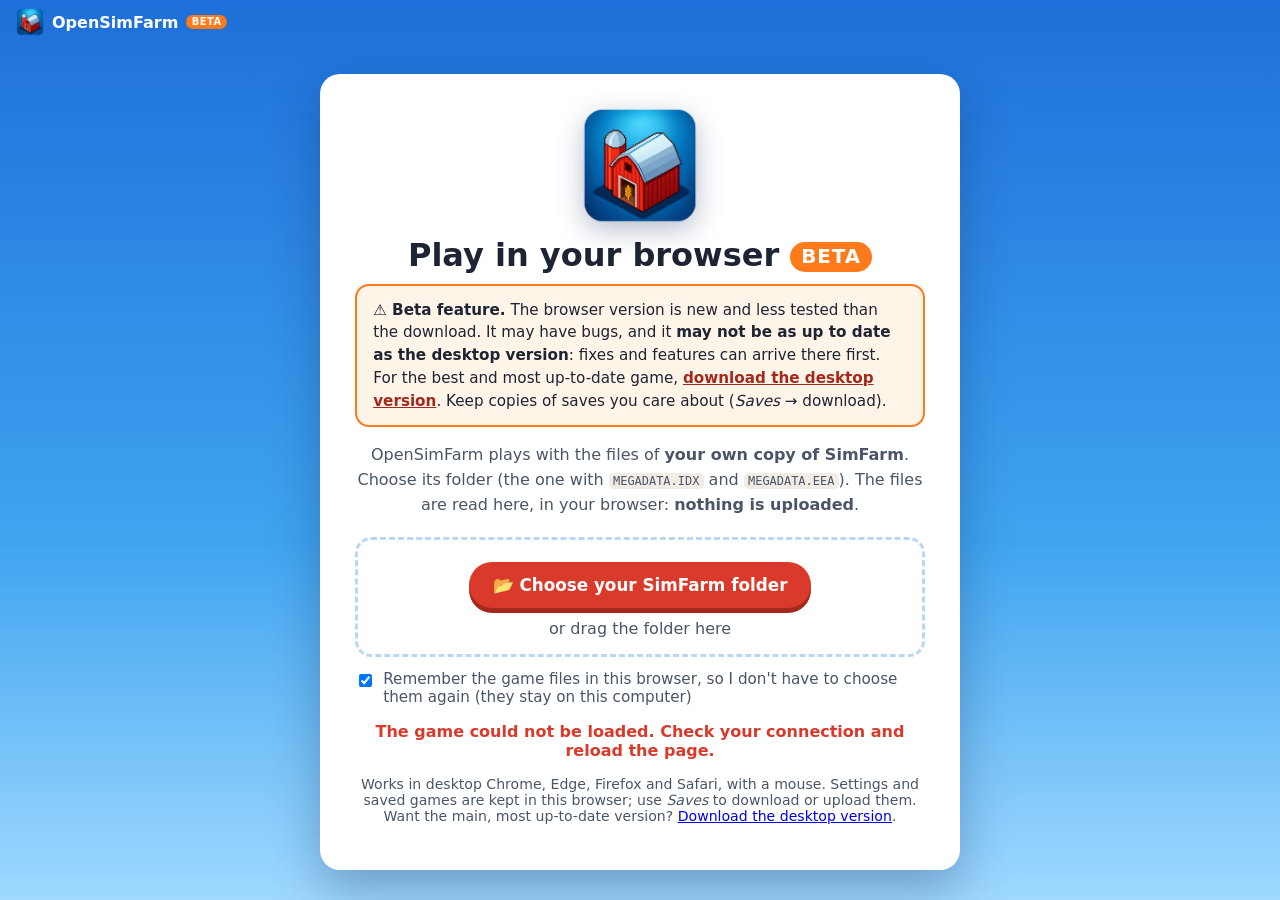
==== site/play/index.html @ 609d2a33 "Add a browser version (beta) on the project site The engine builds to WebAssembly with Emscripten (e" ====
<!DOCTYPE html>
<html lang="en">
<head>
<meta charset="utf-8">
<meta name="viewport" content="width=device-width, initial-scale=1">
<title>Play OpenSimFarm in your browser (beta)</title>
<meta name="description" content="Beta: play OpenSimFarm in your browser with the files of your own copy of SimFarm. Nothing is uploaded: the game runs on your computer.">
<link rel="icon" type="image/png" href="../assets/favicon.png">
<link rel="stylesheet" href="play.css">
</head>
<body>
<header class="bar">
  <a class="brand" href="../"><img src="../assets/favicon.png" alt="" width="28" height="28"> OpenSimFarm <span class="beta-tag" title="The browser version is a beta: it may have bugs and may lag behind the desktop download">beta</span></a>
  <div class="tools" id="tools" hidden>
    <button class="tbtn" id="btn-full" title="Full screen">⛶ Full screen</button>
    <button class="tbtn" id="btn-saves" title="Your saved games">💾 Saves</button>
  </div>
</header>

<main id="setup" class="setup">
  <div class="card">
    <img class="logo" src="../assets/icon.png" alt="" width="120" height="120">
    <h1>Play in your browser <span class="beta-tag">beta</span></h1>
    <div class="beta-warn" role="note">
      <strong>⚠ Beta feature.</strong> The browser version is new and less tested than the download. It may have bugs, and it <strong>may not be as up to date as the desktop version</strong>: fixes and features can arrive there first. For the best and most up-to-date game, <a href="../#install">download the desktop version</a>. Keep copies of saves you care about (<em>Saves</em> → download).
    </div>
    <p class="intro">OpenSimFarm plays with the files of <strong>your own copy of SimFarm</strong>. Choose its folder (the one with <code>MEGADATA.IDX</code> and <code>MEGADATA.EEA</code>). The files are read here, in your browser: <strong>nothing is uploaded</strong>.</p>

    <div id="stored" class="stored" hidden>
      <p>✅ Your SimFarm files are already kept in this browser.</p>
      <button class="btn primary" id="btn-play-stored">▶ Play</button>
      <button class="btn link" id="btn-forget">Forget them</button>
    </div>

    <div id="drop" class="drop">
      <button class="btn primary" id="btn-pick">📂 Choose your SimFarm folder</button>
      <input type="file" id="pick-input" webkitdirectory directory multiple hidden>
      <p class="or">or drag the folder here</p>
    </div>
    <label class="remember"><input type="checkbox" id="remember" checked> Remember the game files in this browser, so I don't have to choose them again (they stay on this computer)</label>
    <p id="status" class="status" role="status" aria-live="polite"></p>
    <p class="small">Works in desktop Chrome, Edge, Firefox and Safari, with a mouse. Settings and saved games are kept in this browser; use <em>Saves</em> to download or upload them. Want the main, most up-to-date version? <a href="../#install">Download the desktop version</a>.</p>
  </div>
</main>

<div id="game" class="game" hidden>
  <canvas id="canvas" tabindex="-1" oncontextmenu="event.preventDefault()"></canvas>
  <div id="loading" class="loading">Starting OpenSimFarm…</div>
</div>

<div id="ended" class="ended" hidden>
  <div class="card">
    <h2>The game was closed</h2>
    <p class="small">Thanks for trying the beta. Found a problem? <a href="https://github.com/alissonkn/opensimfarm/issues">Report it on GitHub</a>.</p>
    <p>Your settings and saved games are kept in this browser.</p>
    <button class="btn primary" onclick="location.reload()">▶ Play again</button>
    <p><a href="../">Back to the OpenSimFarm page</a></p>
  </div>
</div>

<div id="saves" class="modal" hidden>
  <div class="card">
    <button class="close" id="saves-close" aria-label="Close">×</button>
    <h2>Your saved games</h2>
    <p class="small">Saved with <em>File → Save</em> in the game. Download them to keep a copy or to use them in the desktop version; upload a save (<code>.SFM</code>) to open it with <em>File → Load</em>.</p>
    <ul id="save-list" class="save-list"></ul>
    <label class="btn secondary">⬆ Upload a save<input type="file" id="upload" accept=".sfm,.SFM" multiple hidden></label>
  </div>
</div>

<script src="play.js"></script>
</body>
</html>
---- site/play/play.css ----
/* OpenSimFarm in the browser: setup card, game canvas, saves */
:root { --sky: #1e6fd9; --sky2: #3fa4f0; --barn: #d93a2b; --barn-dark: #a5281d; --grass: #4caf50; --ink: #1d2433; --soft: #4a5568;
  --font: system-ui, -apple-system, "Segoe UI", Roboto, Ubuntu, "Noto Sans", sans-serif; }
* { box-sizing: border-box; }
html, body { margin: 0; height: 100%; }
body { font-family: var(--font); color: var(--ink); background: linear-gradient(180deg, var(--sky), var(--sky2) 60%, #9fd9ff);
  display: flex; flex-direction: column; min-height: 100vh; }
code { background: #f1ede4; padding: .1em .35em; border-radius: 5px; font-size: .92em; }
.bar { display: flex; align-items: center; justify-content: space-between; padding: .5rem 1rem; color: #fff; flex: none; }
.brand { display: flex; align-items: center; gap: .5rem; color: #fff; font-weight: 800; text-decoration: none; }
.brand img { border-radius: 6px; }
.tools { display: flex; gap: .5rem; }
.tbtn { font: inherit; font-weight: 700; color: #fff; background: rgba(255,255,255,.18); border: 1px solid rgba(255,255,255,.5);
  border-radius: 999px; padding: .35rem .9rem; cursor: pointer; }
.tbtn:hover { background: rgba(255,255,255,.3); }

.setup, .ended { flex: 1; display: grid; place-items: center; padding: 1rem; }
.card { position: relative; background: #fff; border-radius: 20px; padding: 2rem 2.2rem; max-width: 640px; width: 100%;
  box-shadow: 0 20px 50px rgba(10, 30, 80, .3); text-align: center; }
.logo { filter: drop-shadow(0 8px 14px rgba(10,30,80,.3)); }
h1 { margin: .4rem 0 .6rem; font-size: 2rem; }
.intro { color: var(--soft); line-height: 1.55; }
.btn { font: inherit; font-weight: 800; font-size: 1.05rem; border: none; cursor: pointer; border-radius: 999px; padding: .8rem 1.5rem;
  display: inline-block; }
.btn.primary { background: var(--barn); color: #fff; box-shadow: 0 5px 0 var(--barn-dark); }
.btn.primary:hover { filter: brightness(1.06); }
.btn.primary:active { transform: translateY(3px); box-shadow: 0 2px 0 var(--barn-dark); }
.btn.secondary { background: #eef6ff; color: var(--sky); }
.btn.link { background: none; color: var(--soft); text-decoration: underline; font-weight: 600; font-size: .95rem; }
.drop { border: 3px dashed #b9d6f2; border-radius: 16px; padding: 1.4rem 1rem 1rem; margin: 1.2rem 0 .8rem; transition: background .15s, border-color .15s; }
.drop.over { background: #eef7ff; border-color: var(--sky2); }
.or { color: var(--soft); margin: .7rem 0 0; }
.stored { background: #edf8ea; border-radius: 16px; padding: 1rem; margin: 1rem 0 0; }
.stored p { margin: 0 0 .7rem; font-weight: 700; }
.remember { display: flex; gap: .5rem; align-items: flex-start; text-align: left; color: var(--soft); font-size: .95rem; }
.remember input { margin-top: .25rem; }
.status { min-height: 1.4em; font-weight: 700; }
.status.error { color: var(--barn); }
.small { font-size: .88rem; color: var(--soft); }

.game { flex: 1; position: relative; display: flex; align-items: center; justify-content: center; background: #181818; overflow: hidden; }
#canvas { display: block; outline: none; width: 100%; height: 100%; }
.loading { position: absolute; color: #fff; font-weight: 700; }

.modal { position: fixed; inset: 0; background: rgba(10, 20, 35, .7); display: grid; place-items: center; z-index: 10; padding: 1rem; }
.modal[hidden], [hidden] { display: none !important; }
.close { position: absolute; top: .6rem; right: .9rem; border: none; background: none; font-size: 2rem; cursor: pointer; color: var(--soft); }
.save-list { list-style: none; padding: 0; margin: 1rem 0; text-align: left; max-height: 50vh; overflow: auto; }
.save-list li { display: flex; justify-content: space-between; align-items: center; padding: .55rem .8rem; border-radius: 10px; }
.save-list li:nth-child(odd) { background: #f6f3ec; }
.save-list a { font-weight: 700; color: var(--sky); }
.save-list .empty { color: var(--soft); justify-content: center; }

.beta-tag { display: inline-block; font-size: .62em; font-weight: 800; text-transform: uppercase; letter-spacing: .05em; line-height: 1;
  padding: .25em .55em; border-radius: 999px; background: #ff7a1a; color: #fff; vertical-align: middle; }
.beta-warn { text-align: left; background: #fff4e8; border: 2px solid #ff7a1a; border-radius: 14px; padding: .8rem 1rem; margin: .4rem 0 1rem;
  line-height: 1.5; font-size: .95rem; }
.beta-warn a { color: var(--barn-dark); font-weight: 700; }
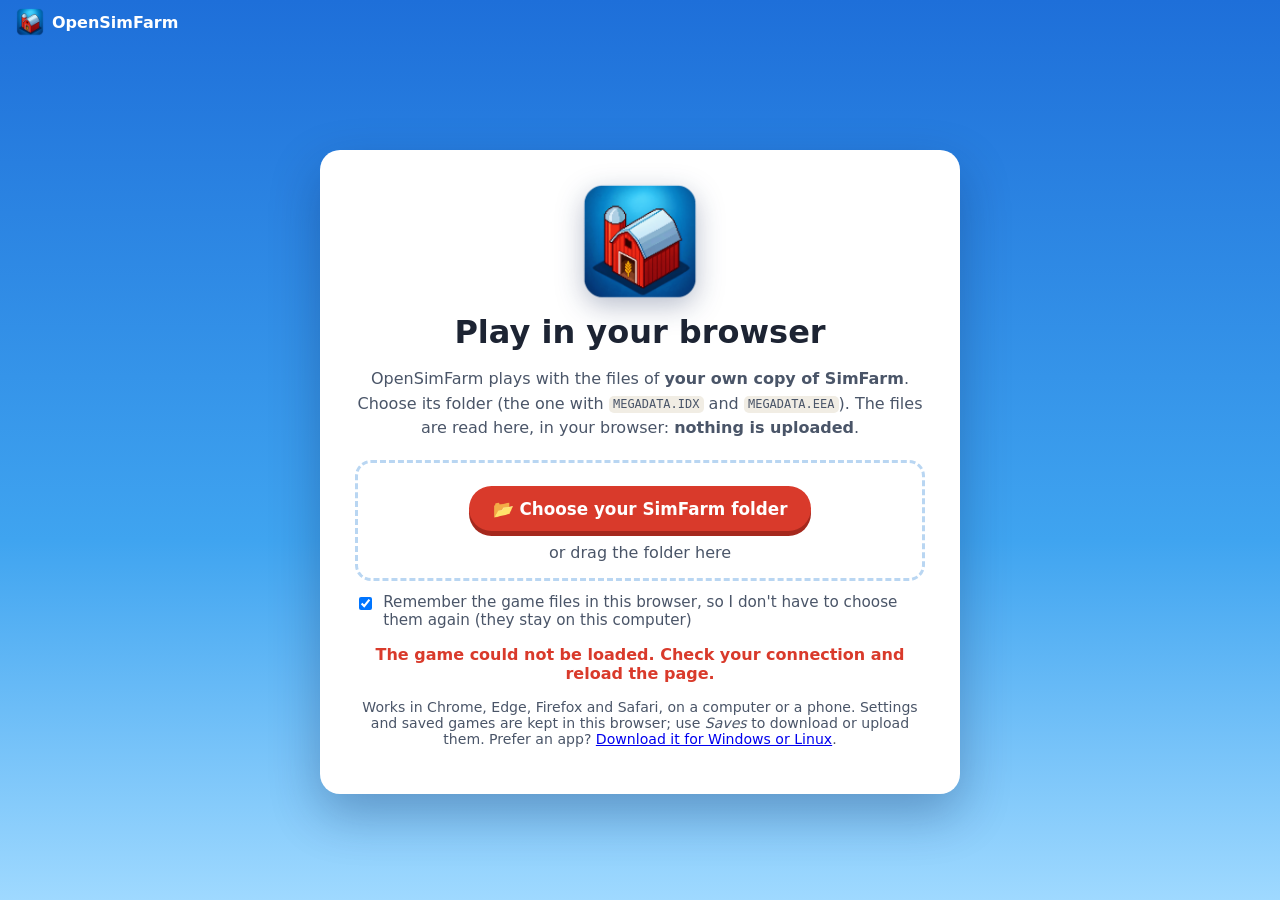
==== commit df8ae1a4: "Version 0.6.0: phones and touch screens - Browser version: phone layout (upright and sideways), touc" ====
--- a/site/play/index.html
+++ b/site/play/index.html
@@ -3,27 +3,25 @@
 <head>
 <meta charset="utf-8">
 <meta name="viewport" content="width=device-width, initial-scale=1">
-<title>Play OpenSimFarm in your browser (beta)</title>
-<meta name="description" content="Beta: play OpenSimFarm in your browser with the files of your own copy of SimFarm. Nothing is uploaded: the game runs on your computer.">
+<title>Play OpenSimFarm in your browser</title>
+<meta name="description" content="Play OpenSimFarm in your browser with the files of your own copy of SimFarm. Nothing is uploaded: the game runs on your computer.">
 <link rel="icon" type="image/png" href="../assets/favicon.png">
 <link rel="stylesheet" href="play.css">
 </head>
 <body>
 <header class="bar">
-  <a class="brand" href="../"><img src="../assets/favicon.png" alt="" width="28" height="28"> OpenSimFarm <span class="beta-tag" title="The browser version is a beta: it may have bugs and may lag behind the desktop download">beta</span></a>
+  <a class="brand" href="../"><img src="../assets/favicon.png" alt="" width="28" height="28"> OpenSimFarm</a>
   <div class="tools" id="tools" hidden>
     <button class="tbtn" id="btn-full" title="Full screen">⛶ Full screen</button>
     <button class="tbtn" id="btn-saves" title="Your saved games">💾 Saves</button>
+    <button class="tbtn" id="btn-hidebar" title="Hide this bar for more room (bring it back with the tab at the edge)">▲ Hide bar</button>
   </div>
 </header>
 
 <main id="setup" class="setup">
   <div class="card">
     <img class="logo" src="../assets/icon.png" alt="" width="120" height="120">
-    <h1>Play in your browser <span class="beta-tag">beta</span></h1>
-    <div class="beta-warn" role="note">
-      <strong>⚠ Beta feature.</strong> The browser version is new and less tested than the download. It may have bugs, and it <strong>may not be as up to date as the desktop version</strong>: fixes and features can arrive there first. For the best and most up-to-date game, <a href="../#install">download the desktop version</a>. Keep copies of saves you care about (<em>Saves</em> → download).
-    </div>
+    <h1>Play in your browser</h1>
     <p class="intro">OpenSimFarm plays with the files of <strong>your own copy of SimFarm</strong>. Choose its folder (the one with <code>MEGADATA.IDX</code> and <code>MEGADATA.EEA</code>). The files are read here, in your browser: <strong>nothing is uploaded</strong>.</p>
 
     <div id="stored" class="stored" hidden>
@@ -39,11 +37,12 @@
     </div>
     <label class="remember"><input type="checkbox" id="remember" checked> Remember the game files in this browser, so I don't have to choose them again (they stay on this computer)</label>
     <p id="status" class="status" role="status" aria-live="polite"></p>
-    <p class="small">Works in desktop Chrome, Edge, Firefox and Safari, with a mouse. Settings and saved games are kept in this browser; use <em>Saves</em> to download or upload them. Want the main, most up-to-date version? <a href="../#install">Download the desktop version</a>.</p>
+    <p class="small">Works in Chrome, Edge, Firefox and Safari, on a computer or a phone. Settings and saved games are kept in this browser; use <em>Saves</em> to download or upload them. Prefer an app? <a href="../#download">Download it for Windows or Linux</a>.</p>
   </div>
 </main>
 
 <div id="game" class="game" hidden>
+  <button id="showbar" class="showbar" title="Show the bar (full screen, saves)">MENU ▾</button>
   <canvas id="canvas" tabindex="-1" oncontextmenu="event.preventDefault()"></canvas>
   <div id="loading" class="loading">Starting OpenSimFarm…</div>
 </div>
@@ -51,7 +50,7 @@
 <div id="ended" class="ended" hidden>
   <div class="card">
     <h2>The game was closed</h2>
-    <p class="small">Thanks for trying the beta. Found a problem? <a href="https://github.com/alissonkn/opensimfarm/issues">Report it on GitHub</a>.</p>
+    <p class="small">Found a problem? <a href="https://github.com/alissonkn/opensimfarm/issues">Report it on GitHub</a>.</p>
     <p>Your settings and saved games are kept in this browser.</p>
     <button class="btn primary" onclick="location.reload()">▶ Play again</button>
     <p><a href="../">Back to the OpenSimFarm page</a></p>
@@ -68,6 +67,7 @@
   </div>
 </div>
 
+<script data-goatcounter="https://opensimfarm.goatcounter.com/count" async src="https://gc.zgo.at/count.js"></script>
 <script src="play.js"></script>
 </body>
 </html>
--- a/site/play/play.css
+++ b/site/play/play.css
@@ -5,6 +5,9 @@
 html, body { margin: 0; height: 100%; }
 body { font-family: var(--font); color: var(--ink); background: linear-gradient(180deg, var(--sky), var(--sky2) 60%, #9fd9ff);
   display: flex; flex-direction: column; min-height: 100vh; }
+/* a phone's browser counts 100vh with its address bar hidden, so the page ran under the bar and its toolbar and
+   the game's bottom buttons were cut off: the visible height where the browser knows it */
+@supports (height: 100dvh) { body { min-height: 100dvh; } body.playing { height: 100dvh; } }
 code { background: #f1ede4; padding: .1em .35em; border-radius: 5px; font-size: .92em; }
 .bar { display: flex; align-items: center; justify-content: space-between; padding: .5rem 1rem; color: #fff; flex: none; }
 .brand { display: flex; align-items: center; gap: .5rem; color: #fff; font-weight: 800; text-decoration: none; }
@@ -39,7 +42,11 @@
 .small { font-size: .88rem; color: var(--soft); }
 
 .game { flex: 1; position: relative; display: flex; align-items: center; justify-content: center; background: #181818; overflow: hidden; }
-#canvas { display: block; outline: none; width: 100%; height: 100%; }
+#canvas { display: block; outline: none; width: 100%; height: 100%;
+  /* touch screens: the game reads the fingers itself (pan, pinch, tap, long press); the browser must not scroll or
+     zoom the page, select text or open its long-press menu over the canvas */
+  touch-action: none; -webkit-user-select: none; user-select: none; -webkit-touch-callout: none; }
+.game { overscroll-behavior: none; }
 .loading { position: absolute; color: #fff; font-weight: 700; }
 
 .modal { position: fixed; inset: 0; background: rgba(10, 20, 35, .7); display: grid; place-items: center; z-index: 10; padding: 1rem; }
@@ -51,8 +58,17 @@
 .save-list a { font-weight: 700; color: var(--sky); }
 .save-list .empty { color: var(--soft); justify-content: center; }
 
-.beta-tag { display: inline-block; font-size: .62em; font-weight: 800; text-transform: uppercase; letter-spacing: .05em; line-height: 1;
-  padding: .25em .55em; border-radius: 999px; background: #ff7a1a; color: #fff; vertical-align: middle; }
-.beta-warn { text-align: left; background: #fff4e8; border: 2px solid #ff7a1a; border-radius: 14px; padding: .8rem 1rem; margin: .4rem 0 1rem;
-  line-height: 1.5; font-size: .95rem; }
-.beta-warn a { color: var(--barn-dark); font-weight: 700; }
+
+/* while playing: a slimmer bar, which can be hidden (body.nobar); the tab at the edge brings it back */
+body.playing .bar { padding: .15rem .8rem; font-size: .9rem; }
+body.playing .bar .brand img { width: 22px; height: 22px; }
+body.playing .tbtn { padding: .15rem .7rem; }
+body.playing.nobar .bar { display: none; }
+.showbar { display: none; position: absolute; top: 0; right: 0; z-index: 5; font: inherit; font-size: .7rem; font-weight: 800;
+  letter-spacing: .05em; color: #fff; background: var(--barn-dark); border: none; border-radius: 0 0 0 8px; padding: .15rem .5rem;
+  cursor: pointer; opacity: .55; }
+.showbar:hover, .showbar:focus-visible { opacity: 1; }
+body.playing.nobar .showbar { display: block; }
+/* in the game's phone layout the tab would cover the funds: a small tab at the left edge, half way down */
+body.phone .showbar { top: 45%; right: auto; left: 0; border-radius: 0 8px 8px 0; writing-mode: vertical-rl; padding: .5rem .2rem; }
+.game:fullscreen .showbar { display: none; }
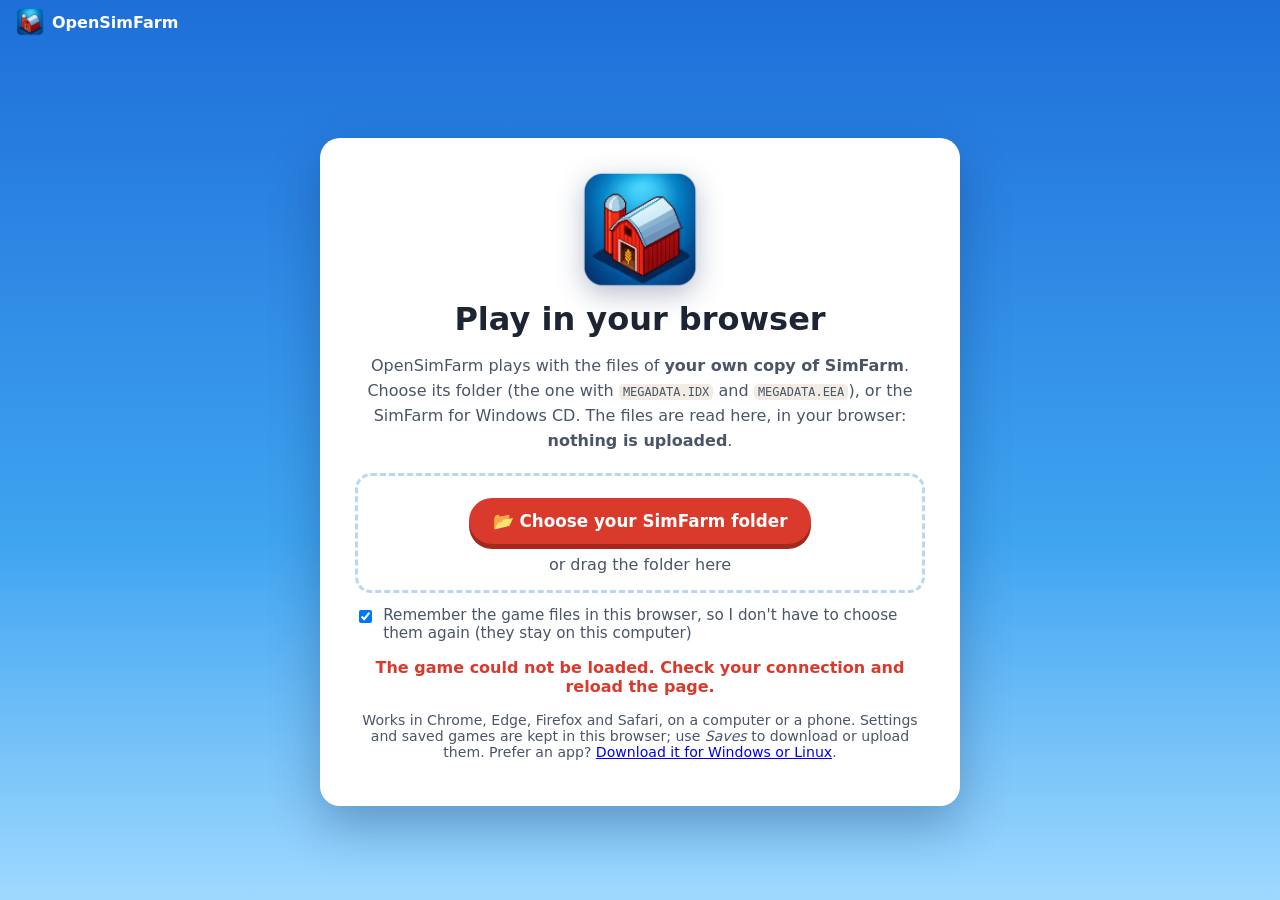
==== commit b99e8e05: "Version 0.6.1: SimFarm for Windows setup CD The SimFarm for Windows CD that holds only a setup progr" ====
--- a/site/play/index.html
+++ b/site/play/index.html
@@ -22,7 +22,7 @@
   <div class="card">
     <img class="logo" src="../assets/icon.png" alt="" width="120" height="120">
     <h1>Play in your browser</h1>
-    <p class="intro">OpenSimFarm plays with the files of <strong>your own copy of SimFarm</strong>. Choose its folder (the one with <code>MEGADATA.IDX</code> and <code>MEGADATA.EEA</code>). The files are read here, in your browser: <strong>nothing is uploaded</strong>.</p>
+    <p class="intro">OpenSimFarm plays with the files of <strong>your own copy of SimFarm</strong>. Choose its folder (the one with <code>MEGADATA.IDX</code> and <code>MEGADATA.EEA</code>), or the SimFarm for Windows CD. The files are read here, in your browser: <strong>nothing is uploaded</strong>.</p>
 
     <div id="stored" class="stored" hidden>
       <p>✅ Your SimFarm files are already kept in this browser.</p>
